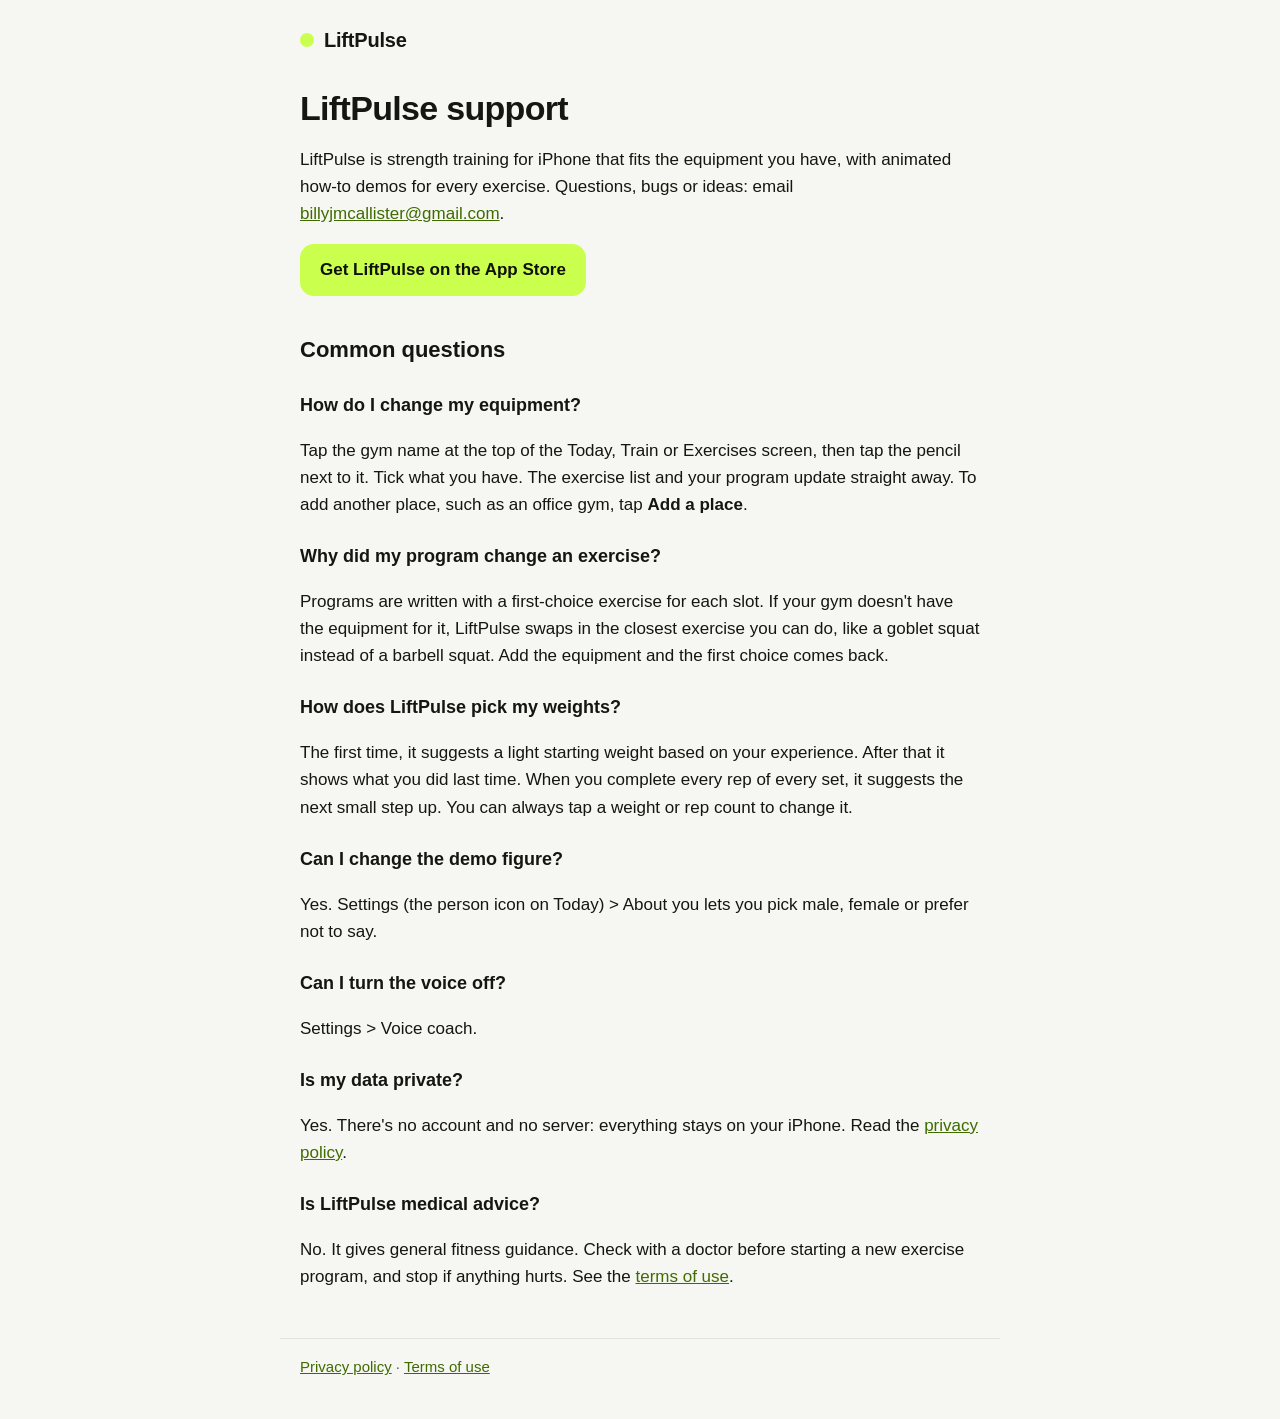
==== index.html @ dc82139e "Publish store/site from liftpulse a455802" ====
<!doctype html>
<html lang="en">
<head>
<meta charset="utf-8">
<meta name="viewport" content="width=device-width, initial-scale=1">
<title>LiftPulse Support</title>
<link rel="stylesheet" href="style.css">
</head>
<body>
<header>
  <a class="brand" href="index.html"><span class="dot"></span>LiftPulse</a>
</header>
<main>
<h1>LiftPulse support</h1>
<p>LiftPulse is strength training for iPhone that fits the equipment you have, with animated
how-to demos for every exercise. Questions, bugs or ideas: email
<a href="mailto:billyjmcallister@gmail.com?subject=LiftPulse">billyjmcallister@gmail.com</a>.</p>
<p><a class="button" href="https://apps.apple.com/app/id6831231960">Get LiftPulse on the App Store</a></p>

<h2>Common questions</h2>

<h3>How do I change my equipment?</h3>
<p>Tap the gym name at the top of the Today, Train or Exercises screen, then tap the pencil next
to it. Tick what you have. The exercise list and your program update straight away. To add
another place, such as an office gym, tap <strong>Add a place</strong>.</p>

<h3>Why did my program change an exercise?</h3>
<p>Programs are written with a first-choice exercise for each slot. If your gym doesn't have the
equipment for it, LiftPulse swaps in the closest exercise you can do, like a goblet squat instead
of a barbell squat. Add the equipment and the first choice comes back.</p>

<h3>How does LiftPulse pick my weights?</h3>
<p>The first time, it suggests a light starting weight based on your experience. After that it
shows what you did last time. When you complete every rep of every set, it suggests the next
small step up. You can always tap a weight or rep count to change it.</p>

<h3>Can I change the demo figure?</h3>
<p>Yes. Settings (the person icon on Today) &gt; About you lets you pick male, female or prefer
not to say.</p>

<h3>Can I turn the voice off?</h3>
<p>Settings &gt; Voice coach.</p>

<h3>Is my data private?</h3>
<p>Yes. There's no account and no server: everything stays on your iPhone.
Read the <a href="privacy.html">privacy policy</a>.</p>

<h3>Is LiftPulse medical advice?</h3>
<p>No. It gives general fitness guidance. Check with a doctor before starting a new exercise
program, and stop if anything hurts. See the <a href="terms.html">terms of use</a>.</p>
</main>
<footer><a href="privacy.html">Privacy policy</a> · <a href="terms.html">Terms of use</a></footer>
</body>
</html>
---- style.css ----
:root {
  --bg: #f6f7f2;
  --text: #15160f;
  --muted: #5d5f55;
  --card: #ffffff;
  --line: #e2e4da;
  --link: #3f6b00;
  --accent: #cbff4d;
  --on-accent: #101208;
}
@media (prefers-color-scheme: dark) {
  :root {
    --bg: #0a0a0d;
    --text: #f4f4f6;
    --muted: #a3a3b0;
    --card: #15151b;
    --line: #2a2a34;
    --link: #cbff4d;
  }
}
* { box-sizing: border-box; }
body {
  margin: 0;
  background: var(--bg);
  color: var(--text);
  font: 17px/1.6 -apple-system, BlinkMacSystemFont, "Segoe UI", Roboto, sans-serif;
}
header, main, footer { max-width: 720px; margin: 0 auto; padding: 0 20px; }
header { padding-top: 24px; }
.brand {
  display: inline-flex; align-items: center; gap: 10px;
  color: var(--text); text-decoration: none; font-weight: 800; font-size: 20px; letter-spacing: -0.01em;
}
.brand .dot { width: 14px; height: 14px; border-radius: 50%; background: var(--accent); }
h1 { font-size: 34px; line-height: 1.2; margin: 32px 0 8px; letter-spacing: -0.02em; }
h2 { font-size: 22px; margin: 36px 0 8px; }
h3 { font-size: 18px; margin: 24px 0 4px; }
a { color: var(--link); }
.muted { color: var(--muted); margin-top: 0; }
ul { padding-left: 22px; }
.callout {
  background: var(--card); border: 1px solid var(--line);
  border-radius: 14px; padding: 16px 18px; margin: 24px 0;
}
.button {
  display: inline-block; background: var(--accent); color: var(--on-accent); text-decoration: none;
  font-weight: 700; padding: 12px 20px; border-radius: 14px;
}
footer {
  margin-top: 48px; padding-top: 16px; padding-bottom: 40px;
  border-top: 1px solid var(--line); color: var(--muted); font-size: 15px;
}
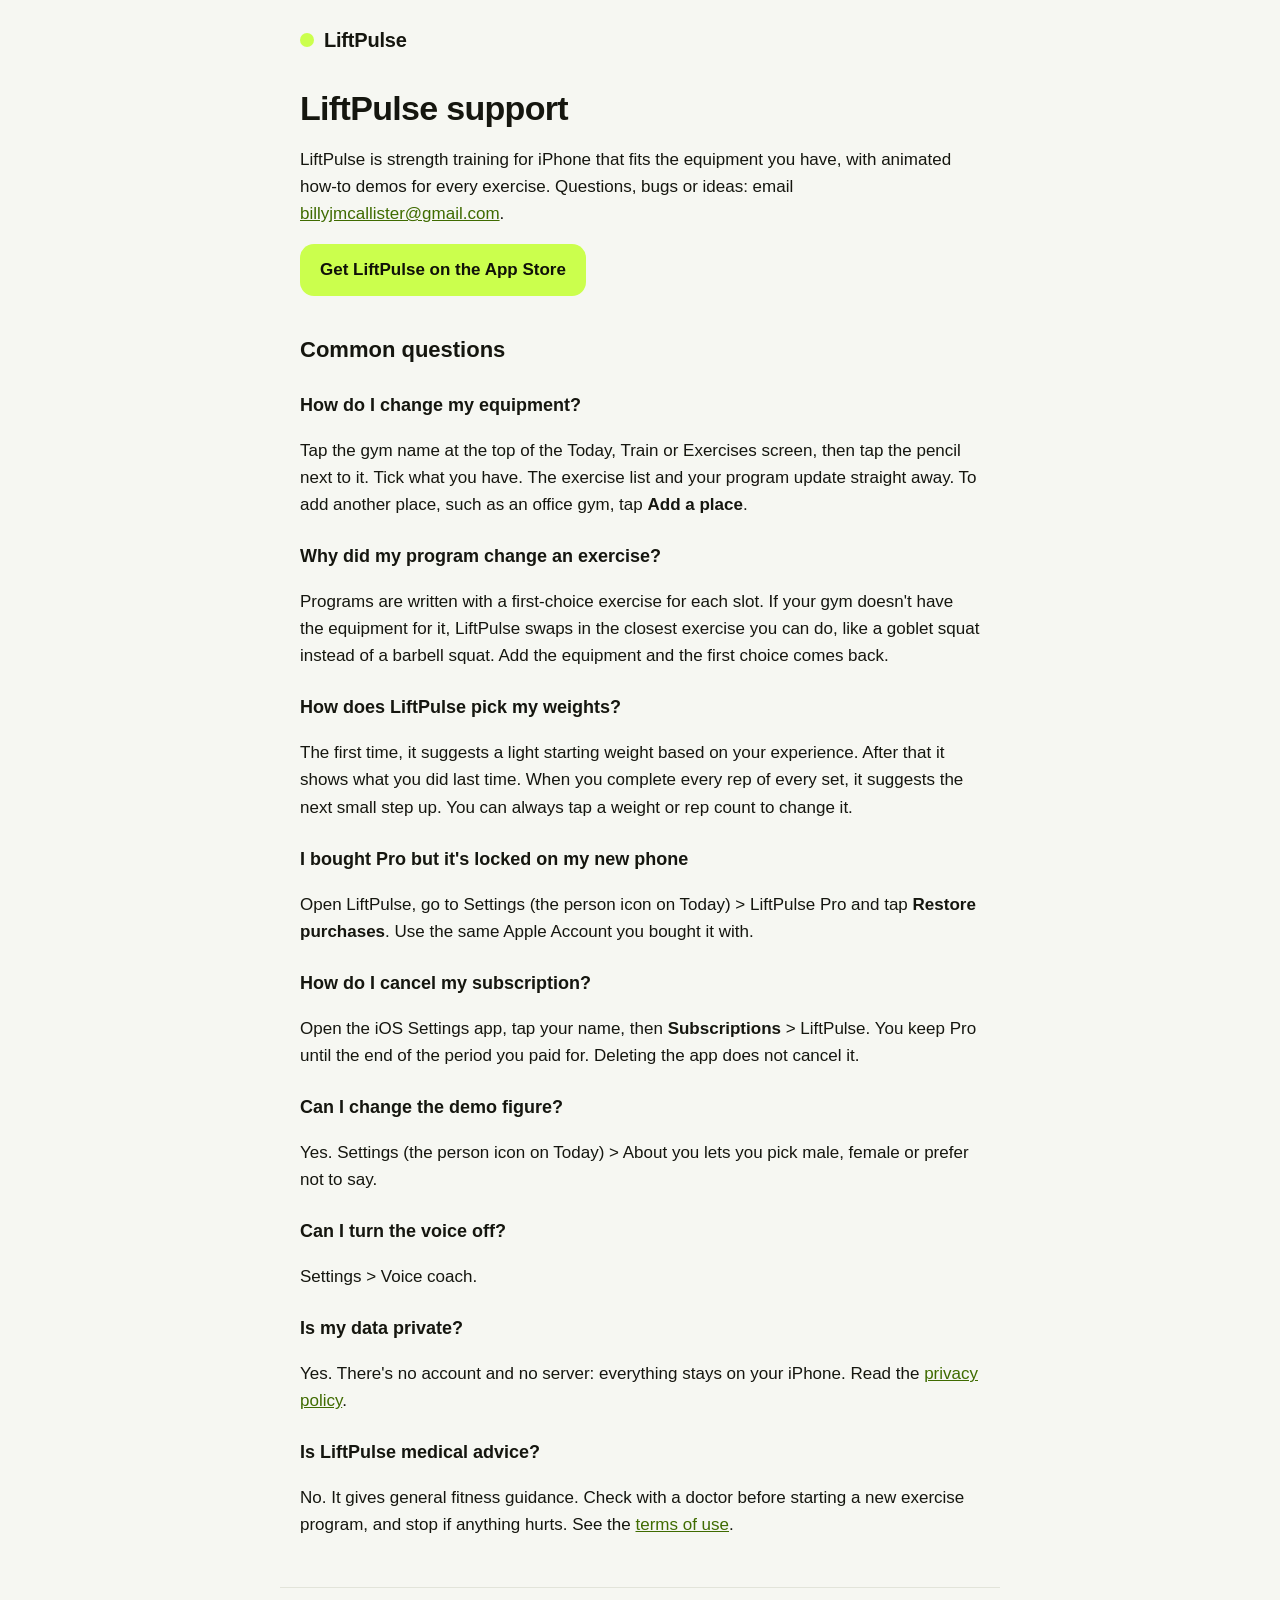
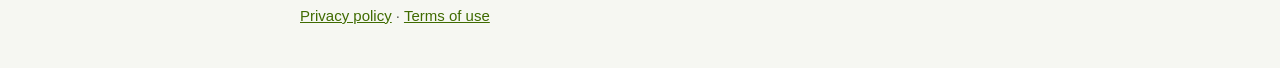
==== commit 30fdf3d0: "Publish store/site from liftpulse 4923db5" ====
--- a/index.html
+++ b/index.html
@@ -34,6 +34,14 @@
 shows what you did last time. When you complete every rep of every set, it suggests the next
 small step up. You can always tap a weight or rep count to change it.</p>
 
+<h3>I bought Pro but it's locked on my new phone</h3>
+<p>Open LiftPulse, go to Settings (the person icon on Today) &gt; LiftPulse Pro and tap
+<strong>Restore purchases</strong>. Use the same Apple Account you bought it with.</p>
+
+<h3>How do I cancel my subscription?</h3>
+<p>Open the iOS Settings app, tap your name, then <strong>Subscriptions</strong> &gt; LiftPulse.
+You keep Pro until the end of the period you paid for. Deleting the app does not cancel it.</p>
+
 <h3>Can I change the demo figure?</h3>
 <p>Yes. Settings (the person icon on Today) &gt; About you lets you pick male, female or prefer
 not to say.</p>
